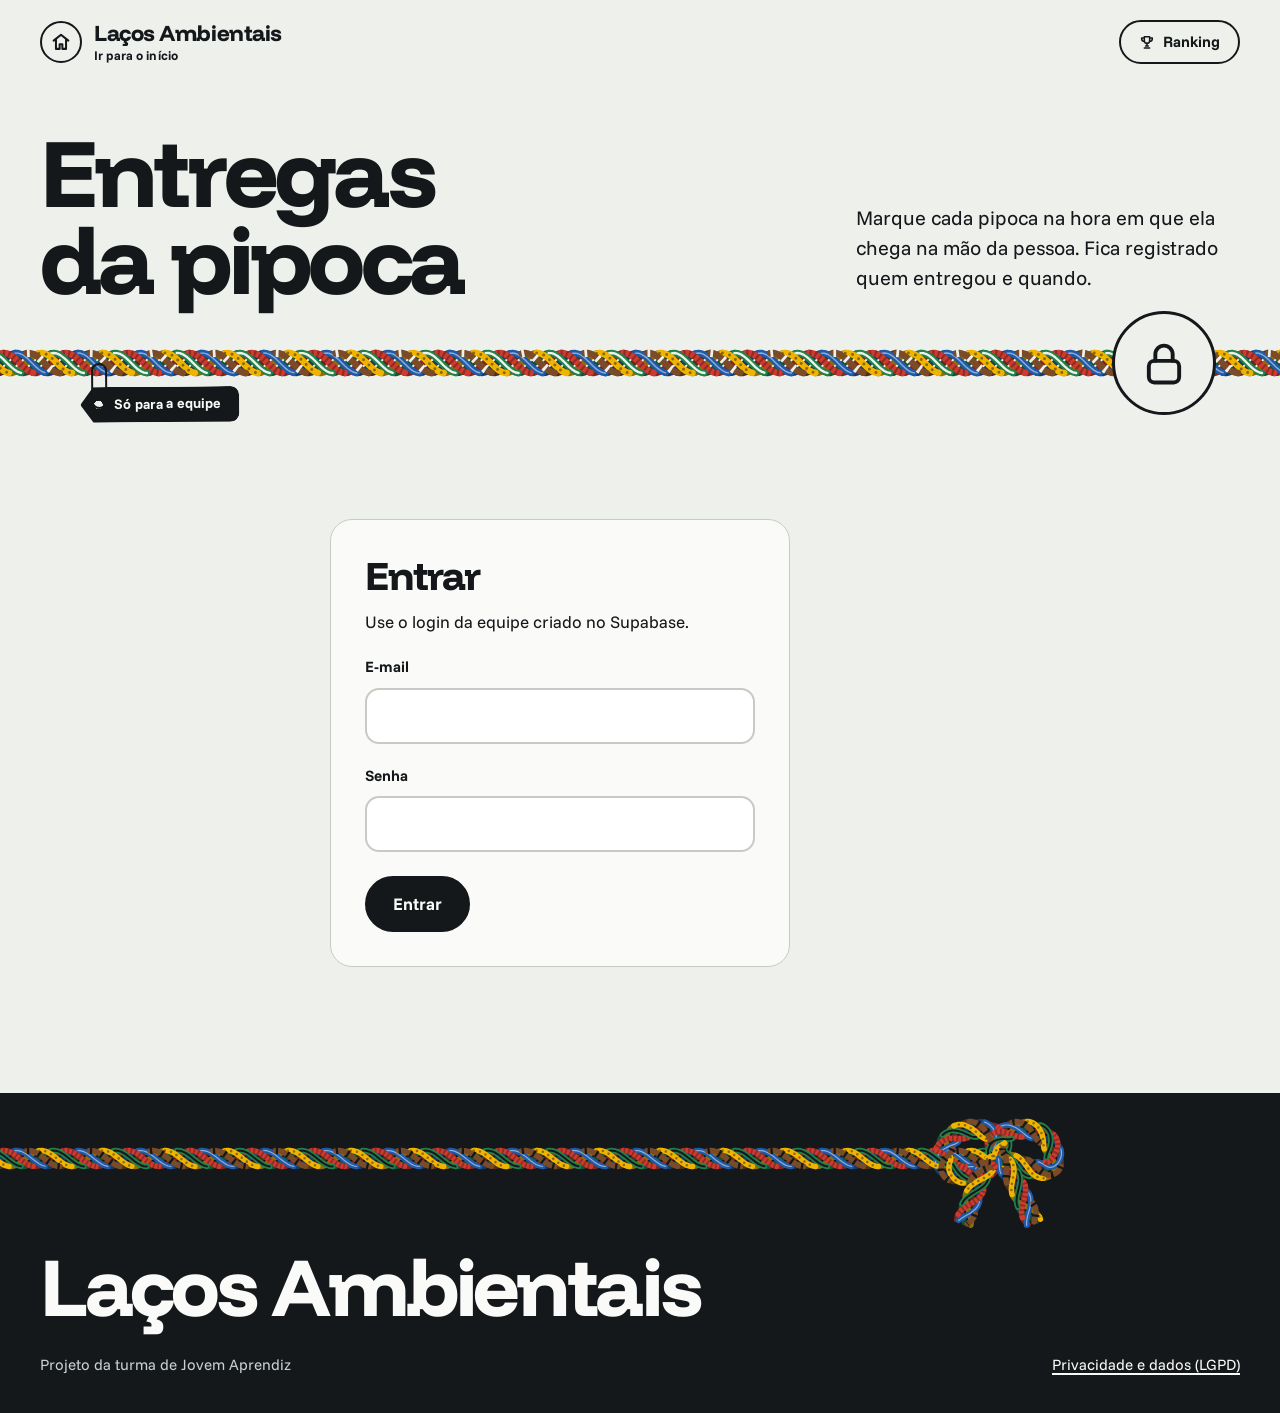
==== entregas.html @ 47d58075 "parte da equipe/gestao adicionada" ====
<!doctype html>
<html lang="pt-BR">
<head>
  <meta charset="utf-8">
  <meta name="viewport" content="width=device-width, initial-scale=1">
  <title>Entregas da pipoca — Equipe Laços Ambientais</title>
  <meta name="robots" content="noindex, nofollow">
  <meta name="theme-color" content="#eef0ec">
  <link rel="preload" href="assets/fonts/funnel-display-latin.woff2" as="font" type="font/woff2" crossorigin>
  <link rel="stylesheet" href="assets/css/style.css">
</head>
<body>
  <header id="topo"></header>

  <main>
    <section class="cabeca">
      <h1>Entregas da pipoca</h1>
      <div class="cabeca-fio" id="cabecaFio">
        <span class="etiqueta" data-balanca="entra"><span>Só para a equipe</span></span>
        <span class="capa-icone" data-ic="cadeado"></span>
      </div>
      <p>Marque cada pipoca na hora em que ela chega na mão da pessoa. Fica registrado quem entregou e quando.</p>
    </section>

    <!-- Login: sem ele o banco não entrega nenhum nome -->
    <section class="faixa faixa-centro" id="portaoArea" hidden>
      <div class="cartao portao">
        <h2>Entrar</h2>
        <p>Use o login da equipe criado no Supabase.</p>
        <form id="login" novalidate>
          <label for="email">E-mail</label>
          <input type="text" id="email" inputmode="email" autocomplete="username" autocapitalize="off" spellcheck="false" required>
          <label for="senha">Senha</label>
          <input type="password" id="senha" autocomplete="current-password" required>
          <button class="botao" type="submit" id="entrar">Entrar</button>
          <div id="loginMsg" role="alert"></div>
        </form>
      </div>
    </section>

    <!-- Painel: só aparece depois que o banco confirma que o login é da equipe -->
    <section class="faixa faixa-larga" id="painel" hidden aria-labelledby="tituloPainel">
      <h2 class="sr" id="tituloPainel">Lista de resgates</h2>
      <div class="conectado">
        <p>Conectado como <b id="quem"></b></p>
        <button type="button" id="sair">Sair</button>
      </div>
      <div class="busca">
        <span data-ic="lupa"></span>
        <input type="search" id="busca" placeholder="Nome ou código (ex.: 0427)" autocomplete="off" enterkeyhint="search" aria-label="Procurar por nome ou código" aria-controls="tabela">
      </div>
      <div class="abas abas-ordem entregas-filtro" role="group" aria-label="Mostrar">
        <button type="button" aria-pressed="true" data-filtro="faltam">Faltam <span id="nFaltam"></span></button>
        <button type="button" aria-pressed="false" data-filtro="entregues">Entregues <span id="nEntregues"></span></button>
        <button type="button" aria-pressed="false" data-filtro="todas">Todas <span id="nTodas"></span></button>
      </div>
      <table class="tabela-entregas" id="tabela">
        <thead><tr><th scope="col">Pessoa</th><th scope="col">Código</th><th scope="col">Resgatou</th><th scope="col">Entrega</th></tr></thead>
        <tbody id="linhas"></tbody>
      </table>
      <p class="entregas-vazio" id="vazio" hidden></p>
      <div class="entregas-pe">
        <span id="atualizado"></span>
        <button type="button" id="baixar" data-ic="papel">Baixar planilha (CSV)</button>
      </div>
    </section>
  </main>

  <div class="entregas-aviso" id="aviso" role="status" aria-live="polite"></div>
  <footer id="rodape"></footer>

  <script src="assets/js/config.js"></script>
  <script src="assets/js/lacos.js"></script>
  <script src="assets/js/api.js"></script>
  <script src="assets/js/cordao.js"></script>
  <script src="assets/js/equipe.js"></script>
  <script>
  (function () {
    const $ = (id) => document.getElementById(id);
    const TZ = "America/Sao_Paulo";
    Cordao.tranca($("cabecaFio"));

    let todos = [], filtro = "faltam", busca = "", eu = "", relogio = 0;

    // o mesmo nó de trevo do contador das lixeiras: entregue = nó apertado
    const NO = (() => {
      const P = [], d = (pts) => "M" + pts.map((p) => p[0].toFixed(1) + " " + p[1].toFixed(1)).join("L");
      for (let k = 0; k <= 150; k++) {
        const t = 2 * Math.PI * k / 150;
        P.push([14 + 3 * (Math.sin(t) + 2 * Math.sin(2 * t)), 14 + 3 * (Math.cos(t) - 2 * Math.cos(2 * t) + 0.47), -Math.sin(3 * t)]);
      }
      const cima = []; let tr = null;
      P.forEach((p) => { if (p[2] > -0.25) { if (!tr) cima.push(tr = []); tr.push(p); } else tr = null; });
      const camada = (dd, cap) => '<path class="contorno" stroke-linecap="' + cap + '" d="' + dd + '"/><path class="corpo" stroke-linecap="' + cap + '" d="' + dd + '"/>';
      return '<svg viewBox="0 0 28 28" aria-hidden="true">' + camada(d(P) + "Z", "round") + cima.map((r) => camada(d(r), "butt")).join("") + "</svg>";
    })();

    const plano = (t) => [...String(t)].map((c) => c.normalize("NFD").replace(/[̀-ͯ]/g, "").toLowerCase()).join("");
    const quando = (iso) => {
      const d = new Date(iso);
      return d.toLocaleDateString("pt-BR", { timeZone: TZ, day: "2-digit", month: "2-digit" }) + " · " + d.toLocaleTimeString("pt-BR", { timeZone: TZ, hour: "2-digit", minute: "2-digit" });
    };
    function marcar(txt, alvo) {
      const i = alvo ? plano(txt).indexOf(alvo) : -1;
      if (i < 0) return Lacos.esc(txt);
      return Lacos.esc(txt.slice(0, i)) + "<mark>" + Lacos.esc(txt.slice(i, i + alvo.length)) + "</mark>" + Lacos.esc(txt.slice(i + alvo.length));
    }

    let avisoT = 0;
    function avisar(txt, ruim) {
      const a = $("aviso");
      a.textContent = txt; a.classList.toggle("ruim", !!ruim); a.classList.add("ve");
      clearTimeout(avisoT); avisoT = setTimeout(() => a.classList.remove("ve"), 4200);
    }

    // ---------- Portão ----------
    function mostrarPortao(msg) {
      clearInterval(relogio);
      $("painel").hidden = true;
      $("portaoArea").hidden = false;
      $("loginMsg").innerHTML = msg ? '<div class="mensagem erro">' + Lacos.esc(msg) + "</div>" : "";
      if (!Equipe.configurado) {
        $("loginMsg").innerHTML = '<div class="mensagem erro">O Supabase ainda não está configurado em config.js.</div>';
        $("entrar").disabled = true;
      }
    }

    $("login").addEventListener("submit", async (e) => {
      e.preventDefault();
      const email = $("email").value.trim(), senha = $("senha").value;
      if (!email || !senha) { $("loginMsg").innerHTML = '<div class="mensagem erro">Preencha o e-mail e a senha.</div>'; return; }
      $("entrar").disabled = true; $("entrar").textContent = "Entrando…"; $("loginMsg").innerHTML = "";
      try {
        await Equipe.entrar(email, senha);
        $("senha").value = "";
        await abrirPainel();
      } catch (err) {
        $("loginMsg").innerHTML = '<div class="mensagem erro">' + Lacos.esc(err.message) + "</div>";
      } finally {
        $("entrar").disabled = false; $("entrar").textContent = "Entrar";
      }
    });

    $("sair").addEventListener("click", async () => { await Equipe.sair(); todos = []; $("linhas").innerHTML = ""; mostrarPortao(); $("email").focus(); });

    // ---------- Painel ----------
    async function carregar() {
      const linhas = await Equipe.pipocas();
      todos = (linhas || []).map((x) => ({ ...x, plano: plano(x.nome), cod: plano(x.codigo) }));
      if (todos[0]) eu = todos[0].voce;
      $("atualizado").textContent = "Atualizado às " + new Date().toLocaleTimeString("pt-BR", { timeZone: TZ, hour: "2-digit", minute: "2-digit", second: "2-digit" });
      desenhar();
    }

    async function abrirPainel() {
      try {
        await carregar();
      } catch (err) {
        if (err.codigo === "SEM_ACESSO" || err.codigo === "SESSAO") { await Equipe.sair(); mostrarPortao(err.message); return; }
        mostrarPortao(err.message); return;
      }
      $("portaoArea").hidden = true;
      $("painel").hidden = false;
      $("quem").textContent = eu || (Equipe.sessao() || {}).email || "";
      // a lista se atualiza sozinha, para duas pessoas da equipe não entregarem a mesma pipoca
      clearInterval(relogio);
      relogio = setInterval(() => { if (!document.hidden) carregar().catch(tratarErro); }, 20000);
    }

    function tratarErro(err) {
      if (err.codigo === "SESSAO" || err.codigo === "SEM_ACESSO") { mostrarPortao(err.message); return; }
      avisar(err.message, true);
    }

    function desenhar(agora) {
      const faltam = todos.filter((x) => !x.entregue_em), entregues = todos.length - faltam.length;
      $("nFaltam").textContent = "(" + faltam.length + ")";
      $("nEntregues").textContent = "(" + entregues + ")";
      $("nTodas").textContent = "(" + todos.length + ")";
      // buscando, procura em todas: quem diz que não recebeu aparece com quem entregou e quando
      const f = busca ? "todas" : filtro;
      document.querySelectorAll(".entregas-filtro button").forEach((b) => b.setAttribute("aria-pressed", b.dataset.filtro === f));

      const q = busca.replace(/^pip-?/, "");
      let r = todos.filter((x) => f === "todas" || (f === "faltam" ? !x.entregue_em || x.id === agora : !!x.entregue_em));
      if (busca) r = r.filter((x) => x.plano.includes(busca) || (q && x.cod.includes(q)));
      // faltam: quem resgatou primeiro aparece primeiro; entregues: a última entrega primeiro
      if (f === "faltam") r.sort((a, b) => new Date(a.resgatado_em) - new Date(b.resgatado_em));
      if (f === "entregues") r.sort((a, b) => new Date(b.entregue_em) - new Date(a.entregue_em));

      $("linhas").innerHTML = r.map((x) => {
        const nota = x.desfeitos ? x.desfeitos + (x.desfeitos > 1 ? " entregas desfeitas" : " entrega desfeita") + " · veja o histórico no Supabase" : "";
        const acao = x.entregue_em
          ? '<div class="entregue"><span class="entregue-selo">' + NO + "Entregue</span><small>por " + Lacos.esc(x.entregue_por || "?") + " · " + quando(x.entregue_em) + "</small>" +
            '<button type="button" class="desfazer" data-desfazer="' + x.id + '">Desfazer</button></div>'
          : '<button type="button" class="entregar" data-entregar="' + x.id + '" aria-label="Entregar pipoca de ' + Lacos.esc(x.nome) + '">Entregar</button>';
        return '<tr class="linha-entrega' + (x.id === agora ? " agora" + (f === "faltam" ? " saindo" : "") : "") + '" data-id="' + x.id + '">' +
          '<td class="td-nome">' + marcar(x.nome, busca) + '<span class="td-nota">' + nota + "</span></td>" +
          '<td class="td-codigo">' + marcar(x.codigo, q ? plano(x.codigo).indexOf(q) >= 0 ? q : "" : "") + "</td>" +
          '<td class="td-quando">' + quando(x.resgatado_em) + "</td>" +
          '<td class="td-acao">' + acao + "</td></tr>";
      }).join("");

      const vazio = $("vazio");
      vazio.hidden = r.length > 0;
      $("tabela").hidden = r.length === 0;
      if (!r.length) {
        vazio.innerHTML = busca ? "Ninguém com “" + Lacos.esc($("busca").value.trim()) + "” resgatou pipoca. Confira a grafia ou procure pelo código."
          : filtro === "faltam" && todos.length ? "<b>Tudo entregue!</b> Nenhuma pipoca esperando."
          : filtro === "entregues" ? "Nenhuma pipoca entregue ainda."
          : "Ninguém resgatou pipoca ainda.";
      }
      if (agora && f === "faltam") setTimeout(() => desenhar(), 1400);
    }

    $("linhas").addEventListener("click", async (e) => {
      const ent = e.target.closest("[data-entregar]"), des = e.target.closest("[data-desfazer]");
      if (ent) {
        const id = Number(ent.dataset.entregar), x = todos.find((p) => p.id === id);
        ent.disabled = true; ent.textContent = "Marcando…";
        try {
          const r = await Equipe.entregar(id);
          Object.assign(x, r);
          desenhar(id);
          avisar("Pipoca de " + x.nome + " marcada como entregue.");
        } catch (err) {
          if (err.codigo === "JA_ENTREGUE") {
            avisar("Já tinha sido entregue" + (err.por ? " por " + err.por + (err.em ? " · " + quando(err.em) : "") : "") + ".", true);
            carregar().catch(tratarErro);
          } else { tratarErro(err); desenhar(); }
        }
      }
      if (des) {
        // dois toques para desfazer: evita desmarcar sem querer
        if (!des.classList.contains("confirma")) {
          des.classList.add("confirma"); des.textContent = "Confirmar desfazer";
          setTimeout(() => { if (des.isConnected) { des.classList.remove("confirma"); des.textContent = "Desfazer"; } }, 4000);
          return;
        }
        const id = Number(des.dataset.desfazer), x = todos.find((p) => p.id === id);
        des.disabled = true;
        try {
          await Equipe.desfazer(id);
          x.entregue_em = null; x.entregue_por = null; x.desfeitos = (x.desfeitos || 0) + 1;
          desenhar();
          avisar("Entrega de " + x.nome + " desfeita. Ficou registrado no histórico.");
        } catch (err) { tratarErro(err); desenhar(); }
      }
    });

    let espera = 0;
    $("busca").addEventListener("input", (e) => {
      clearTimeout(espera);
      espera = setTimeout(() => { busca = plano(e.target.value.trim().replace(/\s+/g, " ")); desenhar(); }, 120);
    });
    document.querySelectorAll(".entregas-filtro button").forEach((b) => b.addEventListener("click", () => { filtro = b.dataset.filtro; if (busca) { busca = ""; $("busca").value = ""; } desenhar(); }));

    // Planilha para guardar: abre no Excel e no Google Planilhas
    $("baixar").addEventListener("click", () => {
      const cel = (v) => '"' + String(v == null ? "" : v).replace(/"/g, '""') + '"';
      const linhas = [["Nome", "Código", "Resgatou em", "Situação", "Entregue em", "Entregue por", "Entregas desfeitas"]]
        .concat(todos.map((x) => [x.nome, x.codigo, quando(x.resgatado_em), x.entregue_em ? "Entregue" : "Falta entregar",
          x.entregue_em ? quando(x.entregue_em) : "", x.entregue_por || "", x.desfeitos || 0]));
      const csv = "﻿" + linhas.map((l) => l.map(cel).join(";")).join("\r\n");
      const a = document.createElement("a");
      a.href = URL.createObjectURL(new Blob([csv], { type: "text/csv;charset=utf-8" }));
      a.download = "entregas-pipoca-" + new Date().toLocaleDateString("sv-SE", { timeZone: TZ }) + ".csv";
      document.body.appendChild(a); a.click(); a.remove();
      setTimeout(() => URL.revokeObjectURL(a.href), 2000);
    });

    if (Equipe.sessao()) abrirPainel(); else mostrarPortao();
  })();
  </script>
</body>
</html>
---- assets/css/style.css ----
/* =====================================================================
   LAÇOS AMBIENTAIS — o cordão
   Cinco fios nas cores das lixeiras (CONAMA 275) trançados num só laço.
   Cada fio tem a sua trama, para a lixeira ser reconhecida sem depender
   só da cor. O desenho da corda vem de assets/js/cordao.js.
   ===================================================================== */
@font-face {
  font-family: "Funnel Display";
  src: url("../fonts/funnel-display-latin.woff2") format("woff2");
  font-weight: 300 800; font-display: swap;
}
@font-face {
  font-family: "Funnel Sans";
  src: url("../fonts/funnel-sans-latin.woff2") format("woff2");
  font-weight: 300 800; font-display: swap;
}

:root {
  --chao: #eef0ec;         /* concreto claro do campus */
  --chao-fundo: #e1e5df;   /* faixas mais fundas */
  --folha: #fafbf8;        /* superfícies claras */
  --tinta: #15181b;
  --tinta-2: #475053;      /* texto secundário (7:1 sobre o chão) */
  --tinta-clara: #c9d0cf;  /* texto secundário sobre a tinta */
  --linha: #c6ccc5;

  --azul: #1f5aa8;
  --vermelho: #cf3a2e;
  --verde: #23804a;
  --amarelo: #f0b400;
  --marrom: #7b4b27;

  --cor: var(--tinta);
  --sobre-cor: var(--folha);
  --cor-linha: var(--tinta);
  --foco: var(--tinta);

  --display: "Funnel Display", "Segoe UI", system-ui, sans-serif;
  --texto: "Funnel Sans", "Segoe UI", system-ui, sans-serif;

  --gutter: max(20px, calc((100vw - 1200px) / 2));
  --canal: 56px;           /* corredor por onde o cordão desce */
  --raio: 22px;
  --ease: cubic-bezier(.16, 1, .3, 1);

  /* a corda inteira, torcida: as cinco cores em diagonal */
  --corda: repeating-linear-gradient(-58deg, var(--azul) 0 5px, var(--vermelho) 5px 10px, var(--verde) 10px 15px, var(--amarelo) 15px 20px, var(--marrom) 20px 25px);
}

/* Trama de um fio em CSS (contador, folhas de QR): use com data-trama e --fc */
[data-trama] { --fc: var(--cor); --trama-bg: var(--fc); }
[data-trama=liso] { --trama-bg: linear-gradient(transparent 38%, rgba(255, 255, 255, .34) 38% 62%, transparent 62%), var(--fc); }
[data-trama=torcido] { --trama-bg: repeating-linear-gradient(-60deg, var(--fc) 0 3px, color-mix(in srgb, var(--fc) 66%, #000) 3px 5px); }
[data-trama=duplo] { --trama-bg: linear-gradient(var(--fc) 0 32%, var(--folha) 32% 68%, var(--fc) 68%); }
[data-trama=contas] { --trama-bg: radial-gradient(circle, color-mix(in srgb, var(--fc) 50%, #000) 0 1.5px, transparent 2px) 0 50% / 7px 100% repeat-x, var(--fc); }
[data-trama=nos] { --trama-bg: repeating-linear-gradient(90deg, var(--fc) 0 10px, transparent 10px 13px); }

* { box-sizing: border-box; }
[hidden] { display: none !important; }
html { -webkit-text-size-adjust: 100%; scrollbar-color: var(--tinta) var(--chao); }
@media (prefers-reduced-motion: no-preference) { html { scroll-behavior: smooth; } }
body {
  margin: 0; min-height: 100vh; display: flex; flex-direction: column; overflow-x: clip;
  font-family: var(--texto); font-size: 1.0625rem; line-height: 1.6; color: var(--tinta);
  background: var(--chao); caret-color: var(--cor-linha);
  -webkit-font-smoothing: antialiased; text-rendering: optimizeLegibility;
}
main { flex: 1; }
::selection { background: var(--amarelo); color: var(--tinta); }

h1, h2, h3 { font-family: var(--display); font-weight: 800; line-height: .95; letter-spacing: -.03em; margin: 0 0 .4em; text-wrap: balance; }
h1 { font-size: clamp(3.5rem, 17vw, 6rem); line-height: .9; letter-spacing: -.04em; }
h2 { font-size: clamp(2.1rem, 8.5vw, 3.25rem); }
h3 { font-size: 1.45rem; letter-spacing: -.02em; line-height: 1.05; }
p { margin: 0 0 1em; max-width: 65ch; }
a { color: inherit; text-decoration-thickness: 2px; text-underline-offset: .22em; }
b, strong { font-weight: 700; }
:focus-visible { outline: 3px solid var(--foco); outline-offset: 3px; border-radius: 8px; }
.ic { width: 1.2em; height: 1.2em; flex: none; }
code { font-family: ui-monospace, "Cascadia Mono", Consolas, monospace; font-size: .92em; }
.centro { text-align: center; }
.centro p { margin-inline: auto; }

/* ---------- Topo ---------- */
.aviso-demo { background: var(--amarelo); color: var(--tinta); font-size: .9rem; font-weight: 600; text-align: center; padding: 9px 16px; }
#topo {
  --topo-fundo: var(--chao);
  position: relative; z-index: 10; display: flex; align-items: center; justify-content: space-between; gap: 12px;
  padding: 14px var(--gutter); view-transition-name: topo;
}
.marca {
  display: inline-flex; align-items: center; gap: 8px; min-height: 44px; text-decoration: none;
  font-family: var(--display); font-weight: 800; font-size: clamp(1.05rem, 4.6vw, 1.25rem); letter-spacing: -.02em; line-height: 1;
  white-space: nowrap;
}
.marca .ic { width: 32px; height: 32px; stroke-width: 2.1; }
/* fora do início: a casinha num botão de contorno (o mesmo traço da pílula do ranking) e o aviso embaixo do nome */
.marca-casa {
  display: grid; place-items: center; flex: none; width: 36px; height: 36px; border: 2px solid currentColor; border-radius: 50%;
  transition: background-color .25s var(--ease), transform .2s var(--ease);
}
.marca .marca-casa .ic { width: 20px; height: 20px; stroke-width: 2.2; transition: color .25s var(--ease); }
.marca-nome { display: grid; gap: 4px; }
.marca-nome small { font-family: var(--texto); font-weight: 700; font-size: .75rem; line-height: 1.1; letter-spacing: .01em; }
.para-inicio:active .marca-casa { transform: scale(.92); }
.topo-link {
  display: inline-flex; align-items: center; gap: 8px; min-height: 44px; padding: 8px 14px; white-space: nowrap;
  border: 2px solid currentColor; border-radius: 999px; text-decoration: none; font-weight: 700; font-size: .95rem;
  transition: background-color .25s var(--ease), color .25s var(--ease);
}
.topo-link .ic { width: 1.05em; height: 1.05em; stroke-width: 2.3; }
.topo-link[aria-current=page] { background: var(--tinta); color: var(--folha); border-color: var(--tinta); }
.pagina-cor #topo { background: var(--cor); color: var(--sobre-cor); --foco: var(--sobre-cor); --topo-fundo: var(--cor); }

/* ---------- Rodapé: o cordão amarra e termina ---------- */
#rodape {
  position: relative; margin-top: 72px; padding: 0 var(--gutter) 36px; overflow: hidden;
  background: var(--tinta); color: var(--tinta-clara); --foco: var(--amarelo);
}
body:has(.competicao) #rodape { margin-top: 0; }
.rodape-no { position: relative; height: 128px; margin: 0 calc(-1 * var(--gutter)); }
.rodape-marca {
  margin: 0 0 24px; max-width: none; color: var(--folha);
  font-family: var(--display); font-weight: 800; font-size: clamp(2.6rem, 13vw, 3.6rem); line-height: .9; letter-spacing: -.04em;
}
.rodape-linhas { display: grid; gap: 4px; font-size: .95rem; }
.rodape-linhas p { margin: 0; }
.rodape-linhas a { color: var(--folha); }

/* ---------- Peças comuns ---------- */
.faixa { padding: 28px var(--gutter); }
.cartao { background: var(--folha); border: 1px solid var(--linha); border-radius: var(--raio); padding: 28px 22px 26px; margin: 0 0 18px; }
.painel-tinta { background: var(--tinta); color: var(--folha); border-radius: var(--raio); padding: 30px 22px; --foco: var(--amarelo); }
.painel-tinta p { color: var(--tinta-clara); }
.painel-tinta b { color: var(--folha); }
.cartao h2, .painel-tinta h2 { display: flex; align-items: center; gap: 12px; font-size: clamp(1.9rem, 7.5vw, 2.5rem); }
.cartao h2 .ic, .painel-tinta h2 .ic { width: .8em; height: .8em; stroke-width: 2.4; color: var(--cor-linha); }
.painel-tinta h2 .ic { color: var(--amarelo); }

/* Botões */
.botao {
  --b: var(--cor); --bt: var(--sobre-cor);
  display: inline-flex; align-items: center; justify-content: center; gap: 10px; width: 100%; min-height: 56px;
  margin-top: 24px; padding: 14px 26px; border: 2px solid var(--b); border-radius: 999px;
  background: var(--b); color: var(--bt); cursor: pointer; text-align: center; text-decoration: none;
  font: 700 1.0625rem/1.15 var(--texto);
  transition: transform .2s var(--ease), background-color .25s var(--ease), border-color .25s var(--ease), color .25s var(--ease);
}
.botao .ic { width: 1.1em; height: 1.1em; stroke-width: 2.4; transition: transform .35s var(--ease); }
.botao:active { transform: scale(.98); }
.botao[disabled] { opacity: .65; cursor: progress; }
.botao.claro { --b: var(--folha); --bt: var(--tinta); }
.botao.tinta { --b: var(--tinta); --bt: var(--folha); }
.botao.amarelo { --b: var(--amarelo); --bt: var(--tinta); }
.botao.secundario { --b: var(--tinta); background: transparent; color: var(--tinta); }

/* Etiqueta pendurada (o selo de cada página): presa por um laço de barbante, balança se puxar */
.etiqueta {
  --e: var(--tinta); --et: var(--folha); --barbante: var(--tinta);
  position: relative; display: inline-block; margin-top: 30px; vertical-align: top;
  transform: rotate(var(--giro, 0deg)); transform-origin: 17px calc(-24px - var(--alca, 0px)); touch-action: pan-y; user-select: none; -webkit-user-select: none;
}
.etiqueta::before {
  content: ""; position: absolute; left: 11px; top: calc(-24px - var(--alca, 0px)); width: 12px; height: calc(42px + var(--alca, 0px));
  border: 2px solid var(--barbante); border-radius: 999px;
}
.etiqueta > span {
  position: relative; display: block; padding: 9px 18px 9px 34px; border-radius: 0 9px 9px 0;
  background: var(--e); color: var(--et); font-weight: 700; font-size: .875rem; line-height: 1.25; letter-spacing: .01em;
  clip-path: polygon(13px 0, 100% 0, 100% 100%, 13px 100%, 0 50%);
  -webkit-mask: radial-gradient(circle 4.5px at 18px 50%, #0000 95%, #000 100%);
  mask: radial-gradient(circle 4.5px at 18px 50%, #0000 95%, #000 100%);
}
.etiqueta.clara { --e: var(--folha); --et: var(--tinta); }
.etiqueta[data-balanca] { cursor: grab; }
.etiqueta.puxando { cursor: grabbing; }

.cordao { display: block; }
.cordao .trama { pointer-events: none; }
.cordao.anda .trama[style*="--periodo"] { animation: anda calc(var(--periodo) * .14s) linear infinite; }
@keyframes anda { to { stroke-dashoffset: calc(var(--periodo) * -1px); } }

/* ---------- Formulário ---------- */
label { display: block; font-weight: 700; font-size: .95rem; margin: 20px 0 8px; }
input[type=text], input[type=tel], input[type=search], input[type=password], select {
  width: 100%; min-height: 56px; padding: 14px 16px; appearance: none; -webkit-appearance: none;
  border: 2px solid var(--linha); border-radius: 14px; background-color: #fff; color: var(--tinta);
  font: 500 1.0625rem/1.3 var(--texto); transition: border-color .2s, outline-color .2s;
}
input::placeholder { color: #6b7375; }
input:hover, select:hover { border-color: #9aa39f; }
input:focus, select:focus { outline: 3px solid color-mix(in srgb, var(--cor) 40%, transparent); outline-offset: 2px; border-color: var(--tinta); }
select {
  padding-right: 48px; cursor: pointer;
  background-image: url("data:image/svg+xml,%3Csvg xmlns='http://www.w3.org/2000/svg' viewBox='0 0 24 24' fill='none' stroke='%2315181b' stroke-width='2.4' stroke-linecap='round' stroke-linejoin='round'%3E%3Cpath d='M6 9l6 6 6-6'/%3E%3C/svg%3E");
  background-repeat: no-repeat; background-position: right 16px center; background-size: 20px;
}
.ajuda { font-size: .9rem; color: var(--tinta-2); margin: 8px 0 0; }
.painel-tinta .ajuda { color: var(--tinta-clara); }

.rotulo-contador { text-align: center; margin-top: 28px; }
.contador { display: flex; align-items: center; justify-content: center; gap: 22px; margin: 4px 0 0; }
.contador button {
  display: grid; place-items: center; width: 60px; height: 60px; border-radius: 50%; cursor: pointer;
  border: 2px solid var(--tinta); background: transparent; color: var(--tinta);
  font: 500 2rem/1 var(--texto); transition: background-color .2s, color .2s, transform .15s var(--ease);
}
.contador button:active { transform: scale(.9); }
.contador output {
  min-width: 1.5ch; text-align: center; font-family: var(--display); font-weight: 800; font-size: 5.5rem; line-height: .9;
  letter-spacing: -.04em; font-variant-numeric: tabular-nums; display: inline-block;
}
.contador button .ic { width: 26px; height: 26px; stroke-width: 2.4; }
.contador output.bate { animation: bate .38s var(--ease); }
@keyframes bate { from { transform: translateY(-12px); opacity: .3; } }

/* os 10 nós do fio: laçada aberta quando vazio, nó de trevo apertado quando conta */
.nos { position: relative; display: flex; align-items: center; height: 44px; margin: 12px 0 0; }
.nos::before { content: ""; position: absolute; left: 0; right: 0; top: 50%; height: 6px; margin-top: -3px; border-radius: 3px; background: var(--trama-bg, var(--cor)); }
.nos i { --fundo-no: var(--folha); position: relative; flex: 1 1 0; height: 44px; display: grid; place-items: center; cursor: pointer; }
.nos svg { width: 28px; height: 28px; overflow: visible; }
.nos path { fill: none; stroke-linejoin: round; }
.nos .solto { transition: opacity .2s; }
.nos .solto path { stroke: var(--cor-linha); stroke-width: 2.2; stroke-linecap: round; }
.nos .solto .vao { stroke: var(--fundo-no); stroke-width: 5; stroke-linecap: butt; }
.nos .preso { opacity: 0; transform: scale(.4); transform-box: fill-box; transform-origin: center; transition: opacity .2s, transform .35s var(--ease); }
.nos .preso .contorno { stroke: var(--tinta); stroke-width: 4.6; }
.nos .preso .corpo { stroke: var(--cor); stroke-width: 2.6; }
.nos i.on .solto { opacity: 0; }
.nos i.on .preso { opacity: 1; transform: none; }
.nos i.novo .preso { animation: aperta .45s var(--ease); }
@keyframes aperta { from { transform: scale(1.7) rotate(-35deg); opacity: 0; } }

.consentimento { display: flex; gap: 12px; align-items: flex-start; font-weight: 500; font-size: .94rem; line-height: 1.5; margin: 24px 0 4px; }
.consentimento input { width: 24px; height: 24px; flex: none; margin: 0; accent-color: var(--tinta); }

.mensagem { margin-top: 16px; padding: 14px 16px; border-radius: 14px; font-weight: 600; font-size: .98rem; }
.mensagem.erro { background: #fbe4e1; color: #8e1f16; }
.mensagem.ok { background: #fcf1d0; color: var(--tinta); }
.ola {
  display: flex; align-items: center; justify-content: space-between; gap: 10px; padding: 12px 8px 12px 18px;
  border-radius: 14px; background: color-mix(in srgb, var(--cor) 14%, var(--folha)); font-weight: 700; font-size: 1.15rem;
}
.ola button { min-height: 44px; padding: 0 10px; border: 0; background: none; color: var(--tinta); font: 600 .92rem var(--texto); text-decoration: underline; text-underline-offset: .2em; cursor: pointer; }

/* Sucesso: o fio se fecha num laço e o placar aparece */
#sucesso { animation: surge .6s var(--ease); }
@keyframes surge { from { opacity: 0; transform: translateY(14px); } }
.laco-fio { position: relative; height: 136px; margin: -8px -22px 0; }
#sucesso h2 { font-size: clamp(2.4rem, 10vw, 3.4rem); margin-top: 8px; }
.placar { display: grid; grid-template-columns: 1fr 1fr; gap: 10px; margin: 22px 0 6px; }
.placar div { background: var(--tinta); color: var(--tinta-clara); border-radius: 18px; padding: 20px 10px 16px; text-align: center; animation: surge .6s var(--ease) .35s backwards; }
.placar div:nth-child(2) { animation-delay: .45s; }
.placar strong { display: block; font-family: var(--display); font-weight: 800; font-size: 3.75rem; line-height: .9; letter-spacing: -.035em; color: var(--folha); font-variant-numeric: tabular-nums; margin-bottom: 8px; }
.placar span { font-size: .88rem; font-weight: 600; line-height: 1.35; }
#sucesso .botao + .botao { margin-top: 10px; }

/* =====================================================================
   INÍCIO
   ===================================================================== */
.trama { position: relative; }
.trama > .cordao { position: absolute; left: 0; top: 0; pointer-events: none; overflow: visible; }
.cordao-tras { z-index: 0; }
.cordao-frente { z-index: 2; }
.cordao-sobre { z-index: 4; }

.abertura { position: relative; padding: 14px var(--gutter) 8px; }
.abertura h1 { position: relative; z-index: 3; margin: 0; font-size: clamp(3.5rem, 16.5vw, 5rem); }
.abertura .base { display: inline-block; width: 0; height: 0; }
.recado { position: relative; z-index: 3; max-width: calc(100% - var(--canal)); margin-top: 30px; }
.recado.tem-pendurada { margin-top: 70px; }
.recado p { font-size: 1.125rem; line-height: 1.55; max-width: 34ch; margin: 0; }
.recado .etiqueta { margin-top: 38px; }
.recado .etiqueta.pendurada { position: absolute; margin: 0; }

.lixeiras { position: relative; z-index: 1; padding: 44px var(--gutter) 8px; }
.lixeiras-cab { padding-right: var(--canal); }
.lixeiras-cab h2 { margin-bottom: .2em; }
.lixeiras-cab p { color: var(--tinta-2); margin: 0; }
.lanes { margin-top: 18px; }
.lane {
  --c: var(--tinta); --tx: var(--folha); --cl: var(--c);
  position: relative; isolation: isolate; display: grid; grid-template-columns: minmax(0, 1fr) auto; align-items: center; gap: 2px 16px;
  min-height: 108px; padding: 18px var(--canal) 18px 0; text-decoration: none;
  border-top: 6px solid var(--c); view-transition-name: var(--vt);
  transition: color .3s var(--ease);
}
.com-cordao .lane { border-top-color: transparent; }
.lane:last-child { border-bottom: 1px solid var(--linha); }
.lane::before {
  content: ""; position: absolute; z-index: -1; inset: -6px calc(-1 * var(--gutter)) 0;
  background: var(--c); clip-path: inset(0 0 100% 0); transition: clip-path .55s var(--ease);
}
.lane-nome { font-family: var(--display); font-weight: 800; font-size: clamp(2.5rem, 12vw, 4.75rem); line-height: .95; letter-spacing: -.04em; }
.lane-info { grid-column: 1; font-size: .95rem; line-height: 1.4; color: var(--tinta-2); transition: color .3s var(--ease); }
.lane-info b { color: var(--tinta); font-weight: 700; transition: color .3s var(--ease); }
.lane-ic {
  grid-column: 2; grid-row: 1 / span 2; display: grid; place-items: center; width: 54px; height: 54px; border-radius: 50%;
  border: 2.5px solid currentColor; color: var(--cl); transition: color .3s var(--ease), transform .45s var(--ease);
}
.lane-ic .ic { width: 28px; height: 28px; stroke-width: 1.9; }
.lane-seta { display: none; }
.lane:focus-visible { outline-offset: -3px; }
.lane:hover, .lane:focus-visible { color: var(--tx); }
.lane:hover::before, .lane:focus-visible::before { clip-path: inset(0); }
.lane:hover .lane-info, .lane:focus-visible .lane-info,
.lane:hover .lane-info b, .lane:focus-visible .lane-info b { color: var(--tx); }
.lane:hover .lane-ic, .lane:focus-visible .lane-ic { color: var(--tx); transform: rotate(-12deg); }

/* Onde isso vai? */
.jogo { padding: 76px var(--gutter) 0; }
.jogo-cab p { color: var(--tinta-2); margin: 0; }
.jogo-palco {
  position: relative; overflow: hidden; display: grid; justify-items: center; gap: 8px;
  margin: 26px calc(-1 * var(--gutter)) 0; padding: 64px var(--gutter) 32px;
  background: var(--folha); border-block: 1px solid var(--linha); text-align: center;
}
.jogo-fio { position: absolute; left: 0; right: 0; top: 18px; height: 44px; }
.jogo-item { margin-top: 0; transform-origin: 50% -24px; }
.jogo-item::before { left: 50%; margin-left: -6px; }
.jogo-item > span {
  min-height: 96px; display: grid; place-items: center; max-width: 30ch; padding: 30px 26px 22px;
  font-family: var(--display); font-weight: 800; font-size: clamp(1.35rem, 5.4vw, 1.9rem); line-height: 1.08; letter-spacing: -.02em;
  border-radius: 16px; clip-path: none;
  -webkit-mask: radial-gradient(circle 5px at 50% 14px, #0000 95%, #000 100%);
  mask: radial-gradient(circle 5px at 50% 14px, #0000 95%, #000 100%);
}
.jogo-item.voa { animation: voa .5s cubic-bezier(.6, 0, .9, .4) forwards; }
.jogo-item.chega { animation: chega .7s var(--ease) backwards; }
.jogo-item.treme { animation: treme .42s ease-in-out; }
@keyframes voa { to { transform: translate(var(--dx, 0), var(--dy, 140px)) scale(.25) rotate(8deg); opacity: 0; } }
@keyframes chega { from { transform: translateY(-70px) rotate(-7deg); opacity: 0; } }
@keyframes treme { 20%, 60% { transform: rotate(-5deg); } 40%, 80% { transform: rotate(5deg); } }
.jogo-opcoes { display: grid; grid-template-columns: repeat(5, minmax(0, 1fr)); gap: 6px; width: 100%; max-width: 620px; margin-top: 26px; }
.jogo-opcoes button {
  --c: var(--tinta); --tx: var(--folha);
  display: grid; justify-items: center; gap: 8px; padding: 10px 2px 8px; border: 2px solid transparent; border-radius: 16px;
  background: transparent; color: var(--tinta); cursor: pointer; font: 700 .8rem/1.2 var(--texto);
  transition: border-color .2s, background-color .2s, transform .15s var(--ease);
}
.jogo-opcoes .bola { display: grid; place-items: center; width: 48px; height: 48px; border-radius: 50%; background: var(--c); color: var(--tx); transition: transform .35s var(--ease); }
.jogo-opcoes .bola .ic { width: 24px; height: 24px; stroke-width: 2; }
.jogo-opcoes button:active { transform: scale(.95); }
.jogo-opcoes button.certo { border-color: var(--c); background: color-mix(in srgb, var(--c) 13%, transparent); }
.jogo-opcoes button.certo .bola { transform: scale(1.12); }
.jogo-opcoes button.errado { border-color: #b8322a; background: #fbe4e1; }
.jogo-opcoes button[disabled] { cursor: default; }
.jogo-msg { min-height: 3.2em; margin: 14px auto 0; font-weight: 600; max-width: 36ch; }
.jogo-pe { display: flex; align-items: center; justify-content: center; gap: 16px; flex-wrap: wrap; font-size: .95rem; color: var(--tinta-2); }
.jogo-pe strong { color: var(--tinta); font-variant-numeric: tabular-nums; }
.jogo-pe button { min-height: 44px; padding: 0 18px; border: 2px solid var(--tinta); border-radius: 999px; background: transparent; color: var(--tinta); font: 700 .95rem var(--texto); cursor: pointer; transition: background-color .2s, color .2s; }

/* Competição + gincana: faixas de ponta a ponta, coladas na faixa do jogo; a corda continua por elas */
.competicao { padding-top: 0; }
.comp { display: grid; gap: 28px; padding: 0 var(--gutter) 48px; border-radius: 0; overflow: hidden; }
.comp-fio { position: relative; height: 56px; margin: 0 calc(-1 * var(--gutter)); }
.comp-texto p { max-width: 42ch; }
.comp-texto .botao { margin-top: 10px; }
.topo3 h3 { font-family: var(--texto); font-weight: 700; font-size: 1rem; letter-spacing: 0; color: var(--tinta-clara); margin: 0 0 6px; }
.topo3 ol { list-style: none; margin: 0; padding: 0; }
.topo3 li { display: grid; grid-template-columns: 1.6rem minmax(0, 1fr) auto; column-gap: 12px; align-items: baseline; padding: 12px 0 10px; border-top: 1px solid #2c3236; }
.topo3 .pos { font-family: var(--display); font-weight: 800; font-size: 1.4rem; color: var(--tinta-clara); }
.topo3 .quem { font-weight: 700; color: var(--folha); overflow-wrap: anywhere; }
.topo3 .valor { font-family: var(--display); font-weight: 800; font-size: 1.6rem; color: var(--folha); font-variant-numeric: tabular-nums; }
.topo3 .valor small { font-family: var(--texto); font-size: .78rem; font-weight: 600; color: var(--tinta-clara); margin-left: 4px; }
.topo3 .barra { position: relative; grid-column: 2 / -1; height: 5px; margin-top: 8px; border-radius: 3px; width: calc(var(--v, 1) * 100%); min-width: 14px;
  background: var(--tinta-clara); animation: estica 1s var(--ease) backwards; animation-delay: calc(var(--i, 0) * 90ms + 200ms); }
.topo3 li:first-child .barra { height: 24px; margin-top: 2px; background: none; border-radius: 0; animation: none; }
.topo3 .vazio { display: block; color: var(--tinta-clara); padding: 16px 0; border-top: 1px solid #2c3236; }
.topo3 .vazio b { color: var(--folha); }
@keyframes estica { from { clip-path: inset(0 100% 0 0); } to { clip-path: inset(0); } }

.gincana {
  --cor: var(--vermelho); --sobre-cor: var(--folha); --foco: var(--folha);
  position: relative; display: grid; gap: 8px; padding: 40px var(--gutter);
  background: var(--vermelho); color: var(--folha); overflow: hidden;
}
.gincana h2 { display: flex; align-items: center; gap: 12px; font-size: clamp(1.9rem, 7.5vw, 2.5rem); margin-bottom: .3em; }
.gincana h2 .ic { width: .85em; height: .85em; stroke-width: 2.2; }
.gincana p { max-width: 36ch; }
.gincana .botao { margin-top: 6px; }

/* =====================================================================
   CAPAS (lixeira, pipoca) e CABEÇAS (ranking, privacidade)
   ===================================================================== */
.capa {
  position: relative; padding: 18px var(--gutter) 40px; background: var(--cor); color: var(--sobre-cor);
  --foco: var(--sobre-cor);
}
.capa-lixeira { view-transition-name: var(--vt); }
.capa h1 { margin: 0; font-size: clamp(3.75rem, 20vw, 6rem); line-height: .88; }
.capa-fio { position: relative; height: 44px; margin: 12px calc(-1 * var(--gutter)) 0; }
.capa-fio .etiqueta { position: absolute; left: calc(var(--gutter) + 24px); top: 44px; margin: 0; }
.capa-fio .etiqueta.clara { --barbante: var(--sobre-cor); }
.capa-icone {
  position: absolute; right: calc(var(--gutter) + 8px); top: 50%; z-index: 1; display: grid; place-items: center;
  width: 66px; height: 66px; margin-top: -33px; border-radius: 50%; background: var(--cor); color: var(--sobre-cor); border: 3px solid currentColor;
}
.capa-icone .ic { width: 34px; height: 34px; stroke-width: 1.8; }
.capa .chamada { margin: 70px 0 0; font-size: 1.2rem; font-weight: 600; line-height: 1.4; max-width: 30ch; }
.capa .botao { margin-top: 22px; }
.cor-escura .capa .botao.claro { --b: var(--tinta); --bt: var(--folha); }

.cabeca { padding: 18px var(--gutter) 6px; }
.cabeca h1 { margin: 0; }
.cabeca-fio { position: relative; height: 56px; margin: 14px calc(-1 * var(--gutter)) 0; }
.cabeca-fio .etiqueta { position: absolute; left: calc(var(--gutter) + 24px); top: 50px; margin: 0; }
.cabeca-fio .capa-icone { background: var(--chao); color: var(--tinta); }
.cabeca > p { margin: 72px 0 0; font-size: 1.15rem; line-height: 1.5; max-width: 40ch; }

/* ---------- Página da lixeira ---------- */
.duas-colunas { padding-top: 36px; }
.lista { position: relative; list-style: none; margin: 8px 0 0; padding: 0; }
.lista::before { content: ""; position: absolute; left: 15px; top: 22px; bottom: 22px; width: 4px; margin-left: -2px; border-radius: 2px; background: var(--cor); }
.lista li { position: relative; padding: 13px 0 13px 48px; font-weight: 500; line-height: 1.45; }
.lista li::before {
  content: ""; position: absolute; left: 1px; top: 11px; width: 28px; height: 28px; border-radius: 50%;
  background: var(--cor) no-repeat center / 16px;
}
.lista.sim li::before { background-image: url("data:image/svg+xml,%3Csvg xmlns='http://www.w3.org/2000/svg' viewBox='0 0 24 24' fill='none' stroke='%23fafbf8' stroke-width='3.2' stroke-linecap='round' stroke-linejoin='round'%3E%3Cpath d='M5 12.5l4.5 4.5L19 7.5'/%3E%3C/svg%3E"); }
.cor-escura .lista.sim li::before { background-image: url("data:image/svg+xml,%3Csvg xmlns='http://www.w3.org/2000/svg' viewBox='0 0 24 24' fill='none' stroke='%2315181b' stroke-width='3.2' stroke-linecap='round' stroke-linejoin='round'%3E%3Cpath d='M5 12.5l4.5 4.5L19 7.5'/%3E%3C/svg%3E"); }
.lista.nao::before { background: repeating-linear-gradient(#f08a80 0 9px, transparent 9px 17px); }
.lista.nao li::before {
  background-color: var(--tinta); border: 2.5px solid #f08a80;
  background-image: url("data:image/svg+xml,%3Csvg xmlns='http://www.w3.org/2000/svg' viewBox='0 0 24 24' fill='none' stroke='%23f08a80' stroke-width='3.2' stroke-linecap='round'%3E%3Cpath d='M7 7l10 10M17 7L7 17'/%3E%3C/svg%3E");
  background-size: 14px;
}
.nao-pode h2 .ic { color: #f08a80; }
/* seções abertas no chão, separadas pelo fio da lixeira na sua trama */
.col-info { --fc: var(--cor); }
.aberta { padding: 0 0 8px; }
.aberta::before { content: ""; display: block; height: 6px; margin: 0 0 30px; border-radius: 3px; background: var(--trama-bg, var(--cor)); }
.col-info > .aberta:first-child::before { display: none; }
.dicas h2 { font-size: clamp(1.7rem, 6.5vw, 2.2rem); }
.dicas h2 + p { margin-bottom: 1.6em; }
.dicas p:last-child { margin-bottom: 0; }
.col-info > .painel-tinta { margin: 18px 0 30px; }
.col-registro { margin-top: 48px; }

/* =====================================================================
   RANKING
   ===================================================================== */
.ranking-layout { display: grid; gap: 18px; padding-top: 36px; }
.abas {
  position: relative; isolation: isolate; display: grid; grid-template-columns: 1fr 1fr; padding: 4px; margin-bottom: 14px;
  border-radius: 999px; background: var(--chao-fundo);
}
.abas::before {
  content: ""; position: absolute; z-index: -1; top: 4px; bottom: 4px; left: 4px; width: calc(50% - 4px);
  border-radius: 999px; background: var(--tinta); transition: transform .5s var(--ease);
}
.abas:has([data-criterio=dias][aria-selected=true])::before { transform: translateX(100%); }
.abas button {
  display: flex; align-items: center; justify-content: center; gap: 8px; min-height: 50px; border: 0; border-radius: 999px;
  background: none; color: var(--tinta-2); cursor: pointer; font: 700 1rem var(--texto); transition: color .3s var(--ease);
}
.abas button .ic { width: 1.1em; height: 1.1em; stroke-width: 2.3; }
.abas button[aria-selected=true] { color: var(--folha); }
.regua { display: flex; justify-content: space-between; margin: 18px 0 4px 3.4rem; padding-bottom: 6px; font-size: .78rem; font-weight: 600; color: var(--tinta-2); font-variant-numeric: tabular-nums;
  background: linear-gradient(var(--linha), var(--linha)) 0 100% / 100% 1px no-repeat,
    repeating-linear-gradient(90deg, var(--linha) 0 1px, transparent 1px 10%) 0 100% / 100% 6px no-repeat; }
.regua:empty { display: none; }
.rank { list-style: none; margin: 0; padding: 0; }
.rank li {
  display: grid; grid-template-columns: 2.6rem minmax(0, 1fr) auto; column-gap: 12px; align-items: center;
  padding: 14px 0 12px; border-bottom: 1px solid var(--linha);
  animation: surge .55s var(--ease) backwards; animation-delay: calc(var(--i, 0) * 55ms);
}
.rank .pos { font-family: var(--display); font-weight: 800; font-size: 1.9rem; line-height: 1; text-align: center; font-variant-numeric: tabular-nums; }
.rank .quem { min-width: 0; }
.rank .quem b { display: block; font-weight: 700; font-size: 1.05rem; overflow-wrap: anywhere; }
.rank .quem small { font-size: .85rem; color: var(--tinta-2); }
.rank .valor { text-align: right; font-family: var(--display); font-weight: 800; font-size: 2.1rem; line-height: .9; font-variant-numeric: tabular-nums; }
.rank .valor small { display: block; font-family: var(--texto); font-size: .75rem; font-weight: 600; color: var(--tinta-2); margin-top: 4px; }
.rank .barra {
  position: relative; grid-column: 2 / -1; height: 5px; margin-top: 10px; border-radius: 3px; width: calc(var(--v, 1) * 100%); min-width: 14px;
  background: var(--tinta);
  animation: estica 1s var(--ease) backwards; animation-delay: calc(var(--i, 0) * 55ms + 180ms);
}
.rank li.lider { padding: 20px 0 14px; }
.rank li.lider .pos { font-size: 3rem; }
.rank li.lider .quem b { font-size: 1.3rem; }
.rank li.lider .valor { font-size: 3rem; }
.rank li.lider .barra { height: 24px; margin-top: 6px; border-radius: 0; background: none; animation: none; }
.rank li.vazio { display: block; padding: 26px 0 28px 3.4rem; color: var(--tinta-2); border: 0; animation: none; }
.rank li.vazio b { color: var(--tinta); }
/* pódio vazio: uma ponta de fio solta no zero da régua */
.rank .ponta { position: relative; display: block; width: 40px; height: 5px; margin: 0 0 22px; border-radius: 3px; background: var(--tinta); }
.rank .ponta::after { content: ""; position: absolute; right: -5px; top: 50%; width: 12px; height: 12px; margin-top: -6px; border-radius: 50%; background: var(--tinta); }

/* =====================================================================
   PIPOCA
   ===================================================================== */
.tema-pipoca { --cor: var(--vermelho); --sobre-cor: var(--folha); --cor-linha: var(--vermelho); }
.faixa-centro { padding-top: 36px; }
.tema-pipoca .botao { --b: var(--tinta); --bt: var(--folha); }
.voucher {
  position: relative; max-width: 420px; margin: 70px auto 0;
  transform: rotate(var(--giro, 0deg)); transform-origin: 50% -46px; touch-action: pan-y; user-select: none; -webkit-user-select: none;
  animation: pendura .9s var(--ease) backwards;
}
.voucher::before { content: ""; position: absolute; left: 50%; top: -46px; width: 18px; height: 72px; margin-left: -9px; border: 2.5px solid var(--tinta); border-radius: 999px; }
.voucher-corpo {
  position: relative; padding: 56px 22px 28px; border-radius: 26px; background: var(--folha); text-align: center;
  border: 1px solid var(--linha);
  -webkit-mask: radial-gradient(circle 9px at 50% 24px, #0000 95%, #000 100%);
  mask: radial-gradient(circle 9px at 50% 24px, #0000 95%, #000 100%);
}
.voucher-corpo::after { content: ""; position: absolute; left: 22px; right: 22px; top: 44px; border-top: 2px dashed var(--linha); }
@keyframes pendura { from { transform: translateY(-50px) rotate(9deg); opacity: 0; } }
.voucher p { margin-inline: auto; }
.voucher .liberada { margin: 0; font-weight: 700; color: var(--tinta-2); }
.voucher h2 { font-size: clamp(2rem, 9vw, 2.6rem); margin: 4px 0 0; }
.voucher .codigo {
  margin: 14px auto 18px; font-family: var(--display); font-weight: 800; font-size: clamp(3.6rem, 19vw, 5.6rem); line-height: .9;
  letter-spacing: -.02em; color: var(--vermelho); font-variant-numeric: tabular-nums;
}
.relogio {
  display: inline-flex; align-items: center; gap: 10px; padding: 8px 18px; border-radius: 999px;
  background: var(--tinta); color: var(--folha); font-weight: 700; font-size: 1.35rem; font-variant-numeric: tabular-nums;
}
.relogio i { width: 11px; height: 11px; border-radius: 50%; background: var(--amarelo); animation: piscar 1s steps(2, jump-none) infinite; }
@keyframes piscar { 50% { opacity: .15; } }
.voucher .ajuda { margin-top: 16px; }
.depois { text-align: center; margin: 28px auto 0; max-width: 46ch; }

/* Quem já resgatou: lista do banco, com busca e ordem */
.resgates { padding-top: 64px; padding-bottom: 56px; }
.resgates-cab { display: flex; flex-wrap: wrap; align-items: baseline; justify-content: space-between; gap: 4px 16px; margin-bottom: 18px; }
.resgates-cab h2 { margin: 0; }
.resgates-total { margin: 0; font-weight: 600; color: var(--tinta-2); }
.resgates-total strong { font-family: var(--display); font-weight: 800; font-size: 1.5rem; color: var(--vermelho); font-variant-numeric: tabular-nums; }
.busca { position: relative; margin-bottom: 12px; }
.busca .ic { position: absolute; left: 16px; top: 50%; width: 22px; height: 22px; margin-top: -11px; stroke-width: 2.3; color: var(--tinta-2); pointer-events: none; }
.busca input { padding-left: 50px; }
.busca input::-webkit-search-cancel-button { cursor: pointer; }
.abas-ordem { grid-template-columns: repeat(3, minmax(0, 1fr)); margin-bottom: 8px; }
.abas-ordem::before { width: calc((100% - 8px) / 3); }
.abas-ordem:has(button:nth-child(2)[aria-pressed=true])::before { transform: translateX(100%); }
.abas-ordem:has(button:nth-child(3)[aria-pressed=true])::before { transform: translateX(200%); }
.abas-ordem button { min-height: 46px; font-size: .95rem; }
.abas-ordem button[aria-pressed=true] { color: var(--folha); }
.grupo h3 {
  position: sticky; top: 0; z-index: 1; margin: 0; padding: 22px 0 6px; background: var(--chao);
  font-family: var(--display); font-weight: 800; font-size: 1.6rem; line-height: 1; letter-spacing: -.02em; color: var(--vermelho);
  border-bottom: 2px solid var(--tinta);
}
.grupo ol { list-style: none; margin: 0; padding: 0; }
.grupo li {
  display: flex; align-items: baseline; justify-content: space-between; gap: 16px; padding: 13px 0 12px; border-bottom: 1px solid var(--linha);
  animation: entra-linha .5s var(--ease) calc(var(--i, 0) * 28ms) backwards;
}
@keyframes entra-linha { from { opacity: 0; transform: translateY(8px); } }
.grupo .quem { font-weight: 700; font-size: 1.0625rem; overflow-wrap: anywhere; }
.grupo .quem mark { background: color-mix(in srgb, var(--amarelo) 55%, transparent); color: inherit; border-radius: 3px; padding: 0 1px; }
.grupo .quem em { margin-left: 6px; padding: 2px 9px; border-radius: 999px; background: var(--tinta); color: var(--folha); font-style: normal; font-size: .75rem; font-weight: 700; vertical-align: 2px; }
.grupo .quando { flex: none; font-size: .9rem; font-weight: 600; color: var(--tinta-2); font-variant-numeric: tabular-nums; }
.grupo li.voce { margin-inline: -12px; padding-inline: 12px; border-radius: 10px; background: color-mix(in srgb, var(--vermelho) 9%, var(--chao)); }
.resgates-carregando, .resgates-vazio { margin: 22px 0 0; color: var(--tinta-2); font-weight: 500; }
.resgates-vazio b { color: var(--tinta); }
.resgates-vazio .ponta { position: relative; display: block; width: 40px; height: 5px; margin: 6px 0 20px; border-radius: 3px; background: var(--vermelho); }
.resgates-vazio .ponta::after { content: ""; position: absolute; right: -5px; top: 50%; width: 12px; height: 12px; margin-top: -6px; border-radius: 50%; background: var(--vermelho); }
.resgates-vazio .limpar {
  display: flex; align-items: center; min-height: 44px; margin-top: 12px; padding: 0 18px; border: 2px solid var(--tinta); border-radius: 999px;
  background: transparent; color: var(--tinta); font: 700 .95rem var(--texto); cursor: pointer;
}
#rMais { margin-top: 22px; }

/* =====================================================================
   ENTREGAS (área da equipe): cada pipoca entregue vira um nó apertado
   ===================================================================== */
.sr { position: absolute; width: 1px; height: 1px; margin: -1px; padding: 0; overflow: hidden; clip-path: inset(50%); white-space: nowrap; border: 0; }
.faixa-larga { padding-top: 36px; padding-bottom: 56px; }
.portao { max-width: 460px; }
.portao h2 { margin-bottom: .35em; }
.portao .botao { margin-top: 24px; }
.conectado { display: flex; flex-wrap: wrap; align-items: center; justify-content: space-between; gap: 10px 16px; margin-bottom: 20px; }
.conectado p { margin: 0; font-weight: 600; color: var(--tinta-2); }
.conectado p b { color: var(--tinta); }
.conectado button, .entregas-pe button, .linha-entrega .desfazer {
  display: inline-flex; align-items: center; gap: 8px; min-height: 44px; padding: 0 18px; border: 2px solid var(--tinta); border-radius: 999px;
  background: transparent; color: var(--tinta); font: 700 .95rem var(--texto); cursor: pointer; transition: background-color .2s, color .2s;
}
.conectado button .ic, .entregas-pe button .ic { width: 1.1em; height: 1.1em; stroke-width: 2.3; }
.entregas-filtro { margin-bottom: 4px; }
.tabela-entregas { width: 100%; border-collapse: collapse; margin-top: 8px; }
.tabela-entregas thead { display: none; }
.tabela-entregas tr.linha-entrega {
  display: grid; grid-template-columns: auto minmax(0, 1fr) auto; grid-template-areas: "nome nome acao" "cod quando acao";
  align-items: center; column-gap: 12px; row-gap: 3px; padding: 14px 0 13px; border-bottom: 1px solid var(--linha);
}
.tabela-entregas td { padding: 0; }
.td-nome { grid-area: nome; font-weight: 700; font-size: 1.0625rem; overflow-wrap: anywhere; }
.td-nome mark, .td-codigo mark { background: color-mix(in srgb, var(--amarelo) 55%, transparent); color: inherit; border-radius: 3px; }
.td-codigo { grid-area: cod; font-family: var(--display); font-weight: 800; font-size: .95rem; letter-spacing: .02em; font-variant-numeric: tabular-nums; }
.td-quando { grid-area: quando; font-size: .9rem; color: var(--tinta-2); font-variant-numeric: tabular-nums; }
.td-acao { grid-area: acao; justify-self: end; text-align: right; }
.td-nota { display: block; margin-top: 4px; font-size: .85rem; font-weight: 600; color: #8e1f16; }
.td-nota:empty { display: none; }
.linha-entrega .entregar {
  display: inline-flex; align-items: center; justify-content: center; min-height: 48px; min-width: 112px; padding: 0 20px; border: 0; border-radius: 999px;
  background: var(--tinta); color: var(--folha); font: 700 1rem var(--texto); cursor: pointer; transition: transform .15s var(--ease), opacity .2s;
}
.linha-entrega .entregar:active { transform: scale(.96); }
.linha-entrega .entregar[disabled] { opacity: .6; cursor: progress; }
.entregue { display: grid; justify-items: end; gap: 2px; }
.entregue-selo { display: inline-flex; align-items: center; gap: 6px; font-weight: 800; font-family: var(--display); font-size: 1.05rem; letter-spacing: -.01em; color: var(--verde); }
.entregue-selo svg { width: 26px; height: 26px; overflow: visible; }
.entregue-selo .contorno { fill: none; stroke: var(--tinta); stroke-width: 4.6; stroke-linejoin: round; }
.entregue-selo .corpo { fill: none; stroke: var(--verde); stroke-width: 2.6; stroke-linejoin: round; }
.linha-entrega.agora .entregue-selo svg { animation: aperta .5s var(--ease); }
.entregue small { font-size: .82rem; font-weight: 600; color: var(--tinta-2); }
.linha-entrega .desfazer { min-height: 36px; padding: 0 12px; margin-top: 4px; border-width: 1.5px; font-size: .82rem; }
.linha-entrega .desfazer.confirma { background: #8e1f16; border-color: #8e1f16; color: #fff; }
.linha-entrega.saindo { animation: sai .45s var(--ease) .9s forwards; }
@keyframes sai { to { opacity: 0; transform: translateX(24px); } }
.entregas-vazio { margin: 24px 0 0; color: var(--tinta-2); font-weight: 500; }
.entregas-vazio b { color: var(--tinta); }
.entregas-pe { display: flex; flex-wrap: wrap; align-items: center; justify-content: space-between; gap: 12px 16px; margin-top: 26px; font-size: .9rem; color: var(--tinta-2); }
.entregas-aviso { position: fixed; z-index: 20; left: 50%; bottom: 20px; max-width: calc(100% - 32px); padding: 14px 20px; border-radius: 14px; background: var(--tinta); color: var(--folha); font-weight: 600; transform: translate(-50%, 140%); visibility: hidden; transition: transform .4s var(--ease), visibility 0s linear .4s; }
.entregas-aviso.ve { transform: translate(-50%, 0); visibility: visible; transition: transform .4s var(--ease), visibility 0s; }
.entregas-aviso.ruim { background: #8e1f16; }
@media (hover: hover) {
  .conectado button:hover, .entregas-pe button:hover, .linha-entrega .desfazer:hover { background: var(--tinta); color: var(--folha); }
  .linha-entrega .entregar:hover { background: color-mix(in srgb, var(--tinta) 84%, #000); }
}
@media (min-width: 760px) {
  .faixa-larga { padding-inline: max(20px, calc((100% - 960px) / 2)); padding-top: 48px; }
  .tabela-entregas thead { display: table-header-group; }
  .tabela-entregas th { padding: 0 16px 10px 0; text-align: left; font-size: .8rem; font-weight: 700; color: var(--tinta-2); border-bottom: 2px solid var(--tinta); }
  .tabela-entregas th:last-child { text-align: right; padding-right: 0; }
  .tabela-entregas tr.linha-entrega { display: table-row; padding: 0; }
  .tabela-entregas tr.linha-entrega td { padding: 14px 16px 14px 0; border-bottom: 1px solid var(--linha); vertical-align: middle; }
  .tabela-entregas tr.linha-entrega td:last-child { padding-right: 0; }
  .td-codigo { font-size: 1rem; }
  .td-quando { font-size: .95rem; }
}

/* =====================================================================
   PRIVACIDADE
   ===================================================================== */
.faixa-leitura { padding-top: 36px; }
.leitura { padding: 30px 22px; }
.leitura h2 { font-size: clamp(1.6rem, 6.5vw, 2rem); margin: 1.5em 0 .45em; }
.leitura h2:first-child { margin-top: 0; }
.leitura p { font-size: 1.0625rem; line-height: 1.7; overflow-wrap: break-word; }
.faixa-leitura > .botao { width: auto; }
.fio-leitura {
  position: fixed; left: 0; top: 0; z-index: 50; width: 100%; height: 4px; background: var(--tinta);
  clip-path: inset(0 calc((1 - var(--p, 0)) * 100%) 0 0); pointer-events: none;
}

/* =====================================================================
   Transições entre páginas: a faixa da lixeira vira a capa da lixeira
   ===================================================================== */
@view-transition { navigation: auto; }
::view-transition-old(root) { animation: .2s ease-in both vt-some; }
::view-transition-new(root) { animation: .38s var(--ease) both vt-entra; }
::view-transition-group(*) { animation-duration: .55s; animation-timing-function: var(--ease); }
@keyframes vt-some { to { opacity: 0; } }
@keyframes vt-entra { from { opacity: 0; transform: translateY(10px); } }

/* =====================================================================
   Telas médias e grandes
   ===================================================================== */
@media (hover: hover) {
  .topo-link:hover { background: var(--tinta); color: var(--folha); border-color: var(--tinta); }
  .pagina-cor .topo-link:hover { background: var(--sobre-cor); color: var(--cor); border-color: var(--sobre-cor); }
  .para-inicio:hover .marca-casa { background: currentColor; }
  .para-inicio:hover .marca-casa .ic { color: var(--topo-fundo); }
  .botao:hover { background: color-mix(in srgb, var(--b) 84%, #000); border-color: color-mix(in srgb, var(--b) 84%, #000); }
  .botao.claro:hover { background: #fff; border-color: #fff; }
  .botao.secundario:hover { background: var(--tinta); color: var(--folha); }
  .botao:hover .ic { transform: translateX(4px); }
  .botao[data-ic=voltar]:hover .ic { transform: translateX(-4px); }
  .contador button:hover { background: var(--tinta); color: var(--folha); }
  .nos i:not(.on):hover { --fundo-no: color-mix(in srgb, var(--cor) 35%, var(--folha)); background: var(--fundo-no); }
  .jogo-opcoes button:not([disabled]):hover { border-color: var(--linha); }
  .jogo-opcoes button:not([disabled]):hover .bola { transform: translateY(-3px); }
  .jogo-pe button:hover { background: var(--tinta); color: var(--folha); }
  .abas button:not([aria-selected=true]):hover { color: var(--tinta); }
}

@media (min-width: 760px) {
  :root { --canal: 84px; }
  .faixa { padding-block: 36px; }
  .botao { width: auto; }
  .cartao { padding: 36px 34px 34px; }
  .painel-tinta { padding: 40px 38px; }

  #topo { padding-block: 20px; gap: 16px; }
  .marca { font-size: 1.4rem; gap: 12px; }
  .marca-casa { width: 42px; height: 42px; }
  .marca .marca-casa .ic { width: 22px; height: 22px; }
  .marca-nome small { font-size: .8rem; }
  .topo-link { padding-inline: 18px; }

  .abertura { padding-top: 44px; }
  .abertura h1 { font-size: clamp(4.5rem, 7.4vw, 6rem); max-width: 10ch; }
  .recado { margin-top: 34px; display: flex; align-items: flex-start; gap: 48px; flex-wrap: wrap; }
  .recado p { font-size: 1.25rem; max-width: 36ch; }
  .recado .etiqueta { margin-top: 26px; }
  .lixeiras { padding-top: 96px; }
  .lanes { margin-top: 30px; }
  .lane { padding-block: 22px; }
  .lixeiras-cab { display: flex; align-items: baseline; justify-content: space-between; gap: 24px; }
  .lixeiras-cab h2 { margin: 0; }
  .lane { grid-template-columns: minmax(0, 22rem) minmax(0, 1fr) auto auto; min-height: 140px; gap: 24px; }
  .lane-info { grid-column: 2; grid-row: 1; font-size: 1rem; }
  .lane-ic { grid-column: 3; grid-row: 1; width: 64px; height: 64px; }
  .lane-ic .ic { width: 32px; height: 32px; }
  .lane-seta { display: grid; place-items: center; grid-column: 4; width: 44px; height: 44px; opacity: 0; transform: translateX(-12px);
    transition: opacity .3s var(--ease), transform .45s var(--ease); }
  .lane-seta .ic { width: 28px; height: 28px; stroke-width: 2.2; }
  .lane:hover .lane-seta, .lane:focus-visible .lane-seta { opacity: 1; transform: none; }

  .jogo { padding-top: 120px; }
  .jogo-cab { display: flex; align-items: baseline; justify-content: space-between; gap: 24px; }
  .jogo-cab h2 { margin: 0; }
  .jogo-palco { padding: 84px var(--gutter) 40px; }
  .jogo-fio { top: 34px; }
  .laco-fio { margin-inline: -34px; }
  .jogo-opcoes { gap: 12px; }
  .jogo-opcoes button { font-size: .9rem; padding: 12px 6px 10px; }
  .jogo-opcoes .bola { width: 60px; height: 60px; }
  .jogo-opcoes .bola .ic { width: 28px; height: 28px; }

  .competicao { gap: 24px; }
  .painel-tinta.comp { padding: 0 var(--gutter) 64px; grid-template-columns: minmax(0, 1fr) minmax(0, 1fr); column-gap: 56px; }
  .comp-fio { grid-column: 1 / -1; }
  .gincana { grid-template-columns: minmax(0, 1fr) auto; align-items: center; padding: 52px var(--gutter); column-gap: 40px; }
  .gincana .botao { margin: 0; }

  .rodape-no { height: 156px; }
  .rodape-marca { font-size: clamp(3.5rem, 6.4vw, 6rem); white-space: nowrap; margin-bottom: 30px; }
  .rodape-linhas { display: flex; justify-content: space-between; gap: 24px; }

  /* capa e cabeça: nome à esquerda, recado à direita, o fio atravessa embaixo */
  .capa, .cabeca {
    display: grid; grid-template-columns: minmax(0, 1fr) minmax(0, 24rem); grid-template-areas: "nome texto" "fio fio";
    column-gap: 56px; align-items: end;
  }
  .capa > h1, .cabeca > h1 { grid-area: nome; }
  .capa-fio, .cabeca-fio { grid-area: fio; }
  .capa-texto, .capa > .chamada, .cabeca > p { grid-area: texto; margin: 0; padding-bottom: .5rem; }
  .capa { padding: 36px var(--gutter) 108px; }
  .capa h1 { font-size: clamp(4.5rem, 8vw, 6rem); }
  .tema-pipoca .capa h1 { font-size: clamp(4.5rem, 7vw, 6rem); }
  .capa-fio { height: 60px; margin-top: 30px; }
  .capa-fio .etiqueta { top: 56px; left: calc(var(--gutter) + 40px); }
  .capa-icone { width: 104px; height: 104px; margin-top: -52px; right: calc(var(--gutter) + 24px); }
  .capa-icone .ic { width: 52px; height: 52px; }
  .capa .chamada { font-size: 1.4rem; margin: 0; }

  .cabeca { padding: 44px var(--gutter) 76px; }
  .cabeca-fio { height: 64px; margin-top: 30px; }
  .cabeca-fio .etiqueta { top: 56px; left: calc(var(--gutter) + 40px); }
  .cabeca > p { font-size: 1.25rem; }

  .duas-colunas { display: grid; grid-template-columns: minmax(0, 7fr) minmax(0, 5fr); gap: 28px; align-items: start; padding-top: 48px; }
  .col-registro .cartao { margin: 0; }
  .col-registro { position: sticky; top: 16px; margin-top: 0; }

  .ranking-layout { grid-template-columns: minmax(0, 7fr) minmax(0, 5fr); gap: 28px; align-items: start; padding-top: 48px; }
  .ranking-layout > * { margin: 0; }
  .faixa-centro { padding-inline: max(20px, calc((100% - 620px) / 2)); padding-top: 48px; }
  .faixa-leitura { padding-inline: max(20px, calc((100% - 780px) / 2)); padding-top: 48px; }
  .leitura { padding: 44px 48px; }
}

@media (min-width: 1100px) {
  .abertura h1 { max-width: none; }
  .recado { margin-top: 30px; }
}

/* ---------- Movimento reduzido: tudo parado no lugar final, com retorno só por cor ---------- */
@media (prefers-reduced-motion: reduce) {
  *, *::before, *::after { animation: none !important; }
  .lane::before { clip-path: none; opacity: 0; transition: opacity .2s; }
  .lane:hover::before, .lane:focus-visible::before { opacity: 1; }
  .lane-ic, .lane-seta, .botao .ic, .jogo-opcoes .bola, .abas::before { transition: none; }
  ::view-transition-group(*), ::view-transition-old(*), ::view-transition-new(*) { animation-duration: .12s !important; }
}
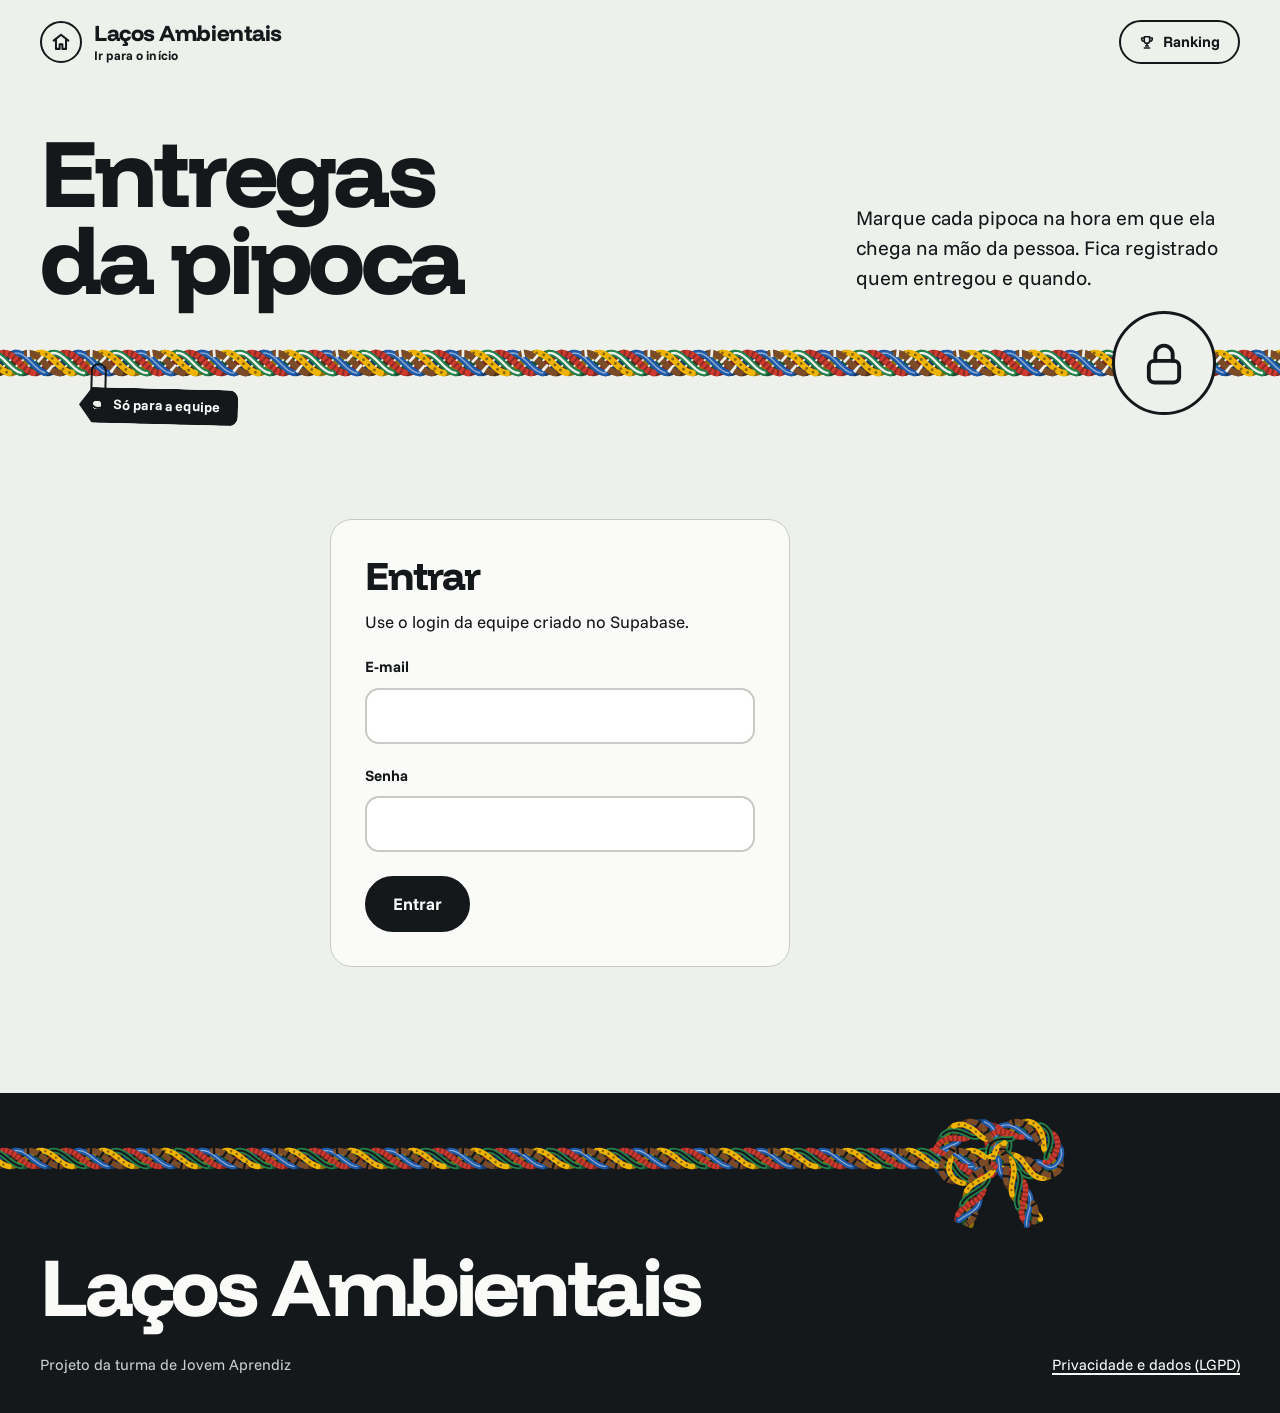
==== commit 3c60e466: "arrumando parte da gestao e adicionando icone na aba" ====
--- a/entregas.html
+++ b/entregas.html
@@ -7,6 +7,9 @@
   <meta name="robots" content="noindex, nofollow">
   <meta name="theme-color" content="#eef0ec">
   <link rel="preload" href="assets/fonts/funnel-display-latin.woff2" as="font" type="font/woff2" crossorigin>
+  <link rel="icon" href="assets/favicon.svg" type="image/svg+xml">
+  <link rel="icon" href="assets/favicon-32.png" type="image/png" sizes="32x32">
+  <link rel="apple-touch-icon" href="assets/icone-180.png">
   <link rel="stylesheet" href="assets/css/style.css">
 </head>
 <body>
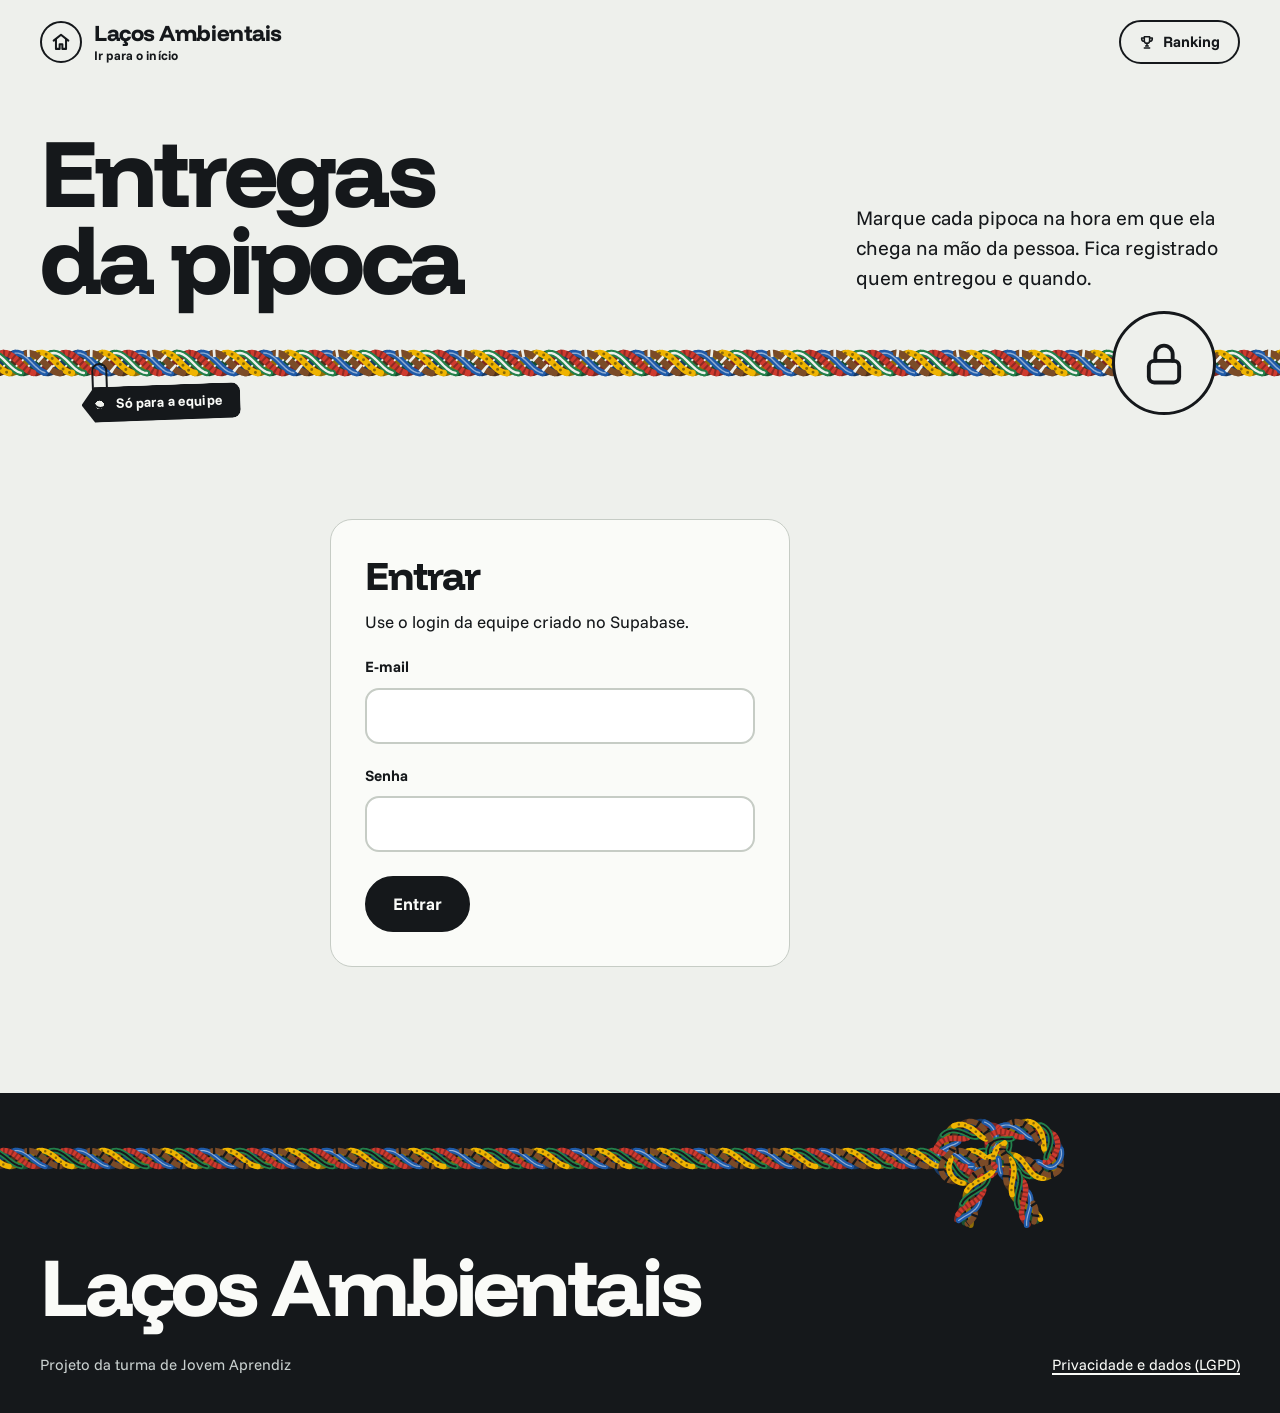
==== commit c3eedfb9: "mexendo em alguns pontos" ====
--- a/entregas.html
+++ b/entregas.html
@@ -7,8 +7,8 @@
   <meta name="robots" content="noindex, nofollow">
   <meta name="theme-color" content="#eef0ec">
   <link rel="preload" href="assets/fonts/funnel-display-latin.woff2" as="font" type="font/woff2" crossorigin>
-  <link rel="icon" href="assets/favicon.svg" type="image/svg+xml">
   <link rel="icon" href="assets/favicon-32.png" type="image/png" sizes="32x32">
+  <link rel="icon" href="assets/favicon-192.png" type="image/png" sizes="192x192">
   <link rel="apple-touch-icon" href="assets/icone-180.png">
   <link rel="stylesheet" href="assets/css/style.css">
 </head>
--- a/assets/css/style.css
+++ b/assets/css/style.css
@@ -94,6 +94,8 @@
   white-space: nowrap;
 }
 .marca .ic { width: 32px; height: 32px; stroke-width: 2.1; }
+/* a logo oficial tem fundo transparente e traço verde-escuro: vai sobre um disco branco para ler em qualquer cor de topo */
+.marca-logo { flex: none; width: 44px; height: 44px; border-radius: 50%; background: #fff; }
 /* fora do início: a casinha num botão de contorno (o mesmo traço da pílula do ranking) e o aviso embaixo do nome */
 .marca-casa {
   display: grid; place-items: center; flex: none; width: 36px; height: 36px; border: 2px solid currentColor; border-radius: 50%;
